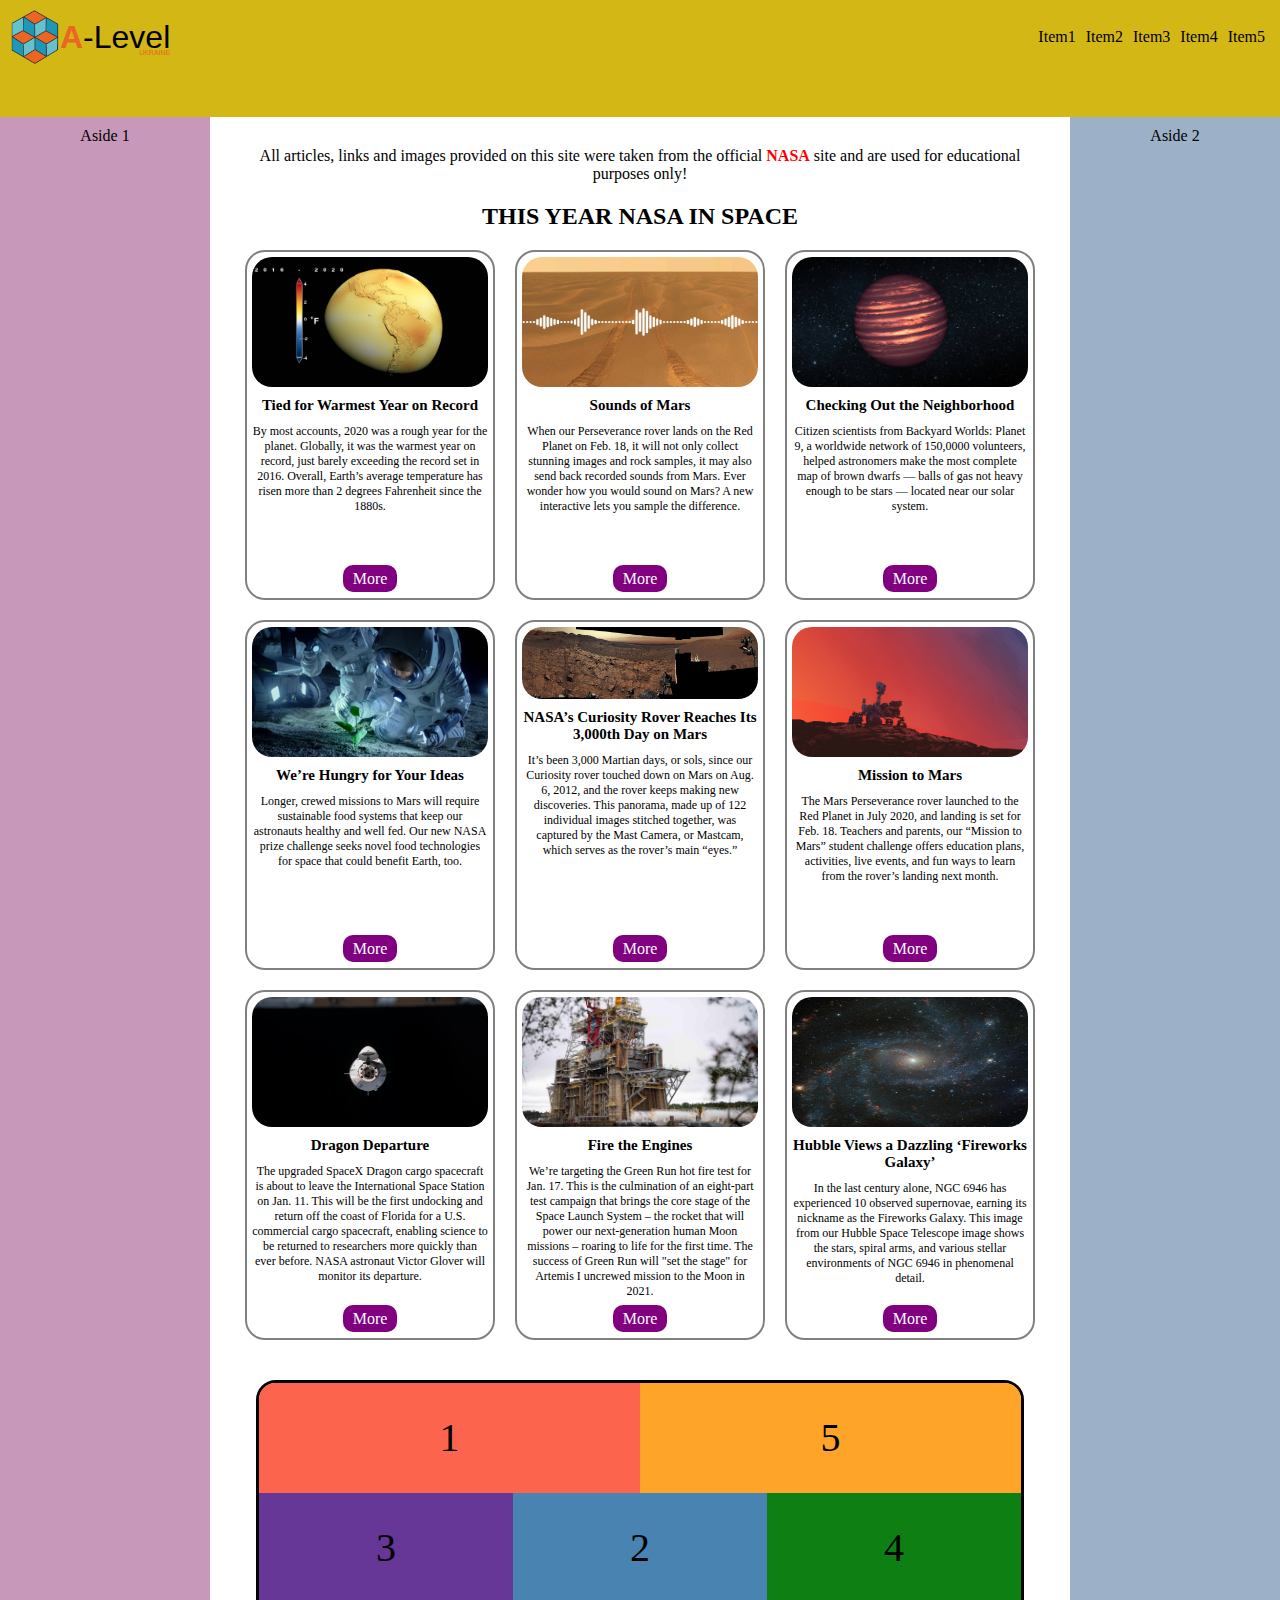
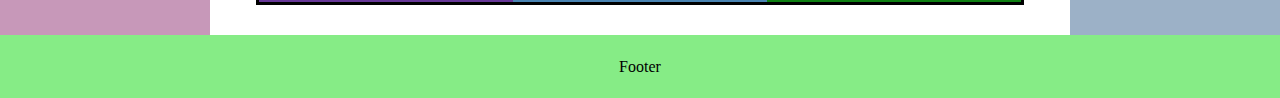
==== Homework2/index22.html @ d3e965f8 "Add homework 3 and sorting by folder" ====
<!DOCTYPE html>
<html lang="en">
<head>
	<meta charset="UTF-8">
	<link rel="stylesheet" text="text/css" href="css/style22.css">
	<link rel="icon" href="image/Alevel.png">
	<title>Homework 2/2</title>
</head>
<body>
	<div id="box-flex">
		<div id="head">
			<header>
				<div id="logo">
					<img src="image/Alevel.png" alt="Logo">
					<div>
						<h1><p>A</p>-Level</h1>
						<p>UKRAINE</p>
					</div>
				</div>
				<div class="link">
					<div class="head-link"><a href="#">Item1</a></div>
					<div class="head-link"><a href="#">Item2</a></div>
					<div class="head-link"><a href="#">Item3</a></div>
					<div class="head-link"><a href="#">Item4</a></div>
					<div class="head-link"><a href="#">Item5</a></div>
				</div>
			</header>
		</div>
		<div id="content-box">
			<div class="navigation">
				<nav>
					Aside 1
				</nav>
			</div>
			<div id="content">
				<p>All articles, links and images provided on this site were taken from the official <a href="https://mars.nasa.gov/">NASA</a> site and are used for educational purposes only!</p>

				<h2>THIS YEAR NASA IN SPACE</h2>

				<div id="article-list">
					<article>
						<img src="image/space/OurWarmingWorld.png" alt="IMG Space">
						<h3>Tied for Warmest Year on Record</h3>
						<p>By most accounts, 2020 was a rough year for the planet. Globally, it was the warmest year on record, just barely exceeding the record set in 2016. Overall, Earth’s average temperature has risen more than 2 degrees Fahrenheit since the 1880s. </p>
						<div>
							<a href="http://r20.rs6.net/tn.jsp?f=[base64]&c=D4VeIWZpUPZkMWUN7JTC3aB7Wvi3e02Hg2GA1cNzPivo8ojs5tPIXg==&ch=Qheu3npdWYfa-wbpGvtIGGhNp4VL53H4jqG9ks9wl9KnyRsAKxXSbw==" target="blank">
								More
							</a>
						</div>
					</article>
					<article>
						<img src="image/space/SoundsOfMars.jpg" alt="IMG Space">
						<h3>Sounds of Mars</h3>
						<p>When our Perseverance rover lands on the Red Planet on Feb. 18, it will not only collect stunning images and rock samples, it may also send back recorded sounds from Mars. Ever wonder how you would sound on Mars? A new interactive lets you sample the difference. </p>
						<div>
							<a href="http://r20.rs6.net/tn.jsp?f=001qWz8hR0xCNyJ5Xd2GHx_iXbs94A3-DMt_VpUUM9vbMLwqixEHG7AeLjZmz5pmg9gMulhCNz93ngbVpoGgylqxKhoX2QeqcgT7vEm5Js9hQfxSOQo2xaVshpDLPJds1Eiv08eQDPfK3z6frMEySZ4fPATLtX7Co4OWqXKiaAp_EI4sfwJETAhClXBVh885cmn&c=D4VeIWZpUPZkMWUN7JTC3aB7Wvi3e02Hg2GA1cNzPivo8ojs5tPIXg==&ch=Qheu3npdWYfa-wbpGvtIGGhNp4VL53H4jqG9ks9wl9KnyRsAKxXSbw==" target="blank">
								More
							</a>
						</div>
					</article>
					<article>
						<img src="image/space/Neighborhood.jpg" alt="IMG Space">
						<h3>Checking Out the Neighborhood</h3>
						<p>Citizen scientists from Backyard Worlds: Planet 9, a worldwide network of 150,0000 volunteers, helped astronomers make the most complete map of brown dwarfs — balls of gas not heavy enough to be stars — located near our solar system.</p>
						<div>
							<a href="http://r20.rs6.net/tn.jsp?f=[base64]&c=D4VeIWZpUPZkMWUN7JTC3aB7Wvi3e02Hg2GA1cNzPivo8ojs5tPIXg==&ch=Qheu3npdWYfa-wbpGvtIGGhNp4VL53H4jqG9ks9wl9KnyRsAKxXSbw==" target="blank">
								More
							</a>
						</div>
					</article>
					<article>
						<img src="image/space/HowYouCanCompete.jpg" alt="IMG Space">
						<h3>We’re Hungry for Your Ideas</h3>
						<p>Longer, crewed missions to Mars will require sustainable food systems that keep our astronauts healthy and well fed. Our new NASA prize challenge seeks novel food technologies for space that could benefit Earth, too. </p>
						<div>
							<a href="http://r20.rs6.net/tn.jsp?f=[base64]&c=D4VeIWZpUPZkMWUN7JTC3aB7Wvi3e02Hg2GA1cNzPivo8ojs5tPIXg==&ch=Qheu3npdWYfa-wbpGvtIGGhNp4VL53H4jqG9ks9wl9KnyRsAKxXSbw==" target="blank">
								More
							</a>
						</div>
					</article>
					<article>
						<img src="image/space/CuriosityMars.jpg" alt="IMG Space">
						<h3>NASA’s Curiosity Rover Reaches Its 3,000th Day on Mars</h3>
						<p>It’s been 3,000 Martian days, or sols, since our Curiosity rover touched down on Mars on Aug. 6, 2012, and the rover keeps making new discoveries. This panorama, made up of 122 individual images stitched together, was captured by the Mast Camera, or Mastcam, which serves as the rover’s main “eyes.” </p>
						<div>
							<a href="http://r20.rs6.net/tn.jsp?f=[base64]&c=D4VeIWZpUPZkMWUN7JTC3aB7Wvi3e02Hg2GA1cNzPivo8ojs5tPIXg==&ch=Qheu3npdWYfa-wbpGvtIGGhNp4VL53H4jqG9ks9wl9KnyRsAKxXSbw==" target="blank">
								More
							</a>
						</div>
					</article>
					<article>
						<img src="image/space/MissionToMars.png" alt="IMG Space">
						<h3>Mission to Mars</h3>
						<p>The Mars Perseverance rover launched to the Red Planet in July 2020, and landing is set for Feb. 18. Teachers and parents, our “Mission to Mars” student challenge offers education plans, activities, live events, and fun ways to learn from the rover’s landing next month.</p>
						<div>
							<a href="http://r20.rs6.net/tn.jsp?f=[base64]&c=3wwK1lnL0C5XCDF370XYockdOUvjo5oy4OTYfzlA_CiMvBBYJLLJLQ==&ch=jXaCs8kJKdbMw_9W_dNq2tCyLGP1cp75mf2_-KpfN3EFS9LGJqUM5Q==" target="blank">
								More
							</a>
						</div>
					</article>
					<article>
						<img src="image/space/DragonDeparture.jpg" alt="IMG Space">
						<h3>Dragon Departure</h3>
						<p>The upgraded SpaceX Dragon cargo spacecraft is about to leave the International Space Station on Jan. 11. This will be the first undocking and return off the coast of Florida for a U.S. commercial cargo spacecraft, enabling science to be returned to researchers more quickly than ever before. NASA astronaut Victor Glover will monitor its departure.</p>
						<div>
							<a href="http://r20.rs6.net/tn.jsp?f=001KgQK3kFnyEE04ub17qOjpw6g8-nPMem-VYWX31Al78X305-4hb8hZhFda3M8FNd3qxHwLt6iMuBzyUr3SEsIcsysAuc1dtNTlrEzO59a4K6zi56jQXh56xwzeHuxaC3LUHt9dgtGfHQPofDhgbBC25xILeO0uqT4abRK2CZKsD2XoAlE8XOl6N-bMhls7Fkr&c=3wwK1lnL0C5XCDF370XYockdOUvjo5oy4OTYfzlA_CiMvBBYJLLJLQ==&ch=jXaCs8kJKdbMw_9W_dNq2tCyLGP1cp75mf2_-KpfN3EFS9LGJqUM5Q==" target="blank">
								More
							</a>
						</div>
					</article>
					<article>
						<img src="image/space/FireTheEngines.jpg" alt="IMG Space">
						<h3>Fire the Engines</h3>
						<p>We’re targeting the Green Run hot fire test for Jan. 17. This is the culmination of an eight-part test campaign that brings the core stage of the Space Launch System – the rocket that will power our next-generation human Moon missions – roaring to life for the first time. The success of Green Run will "set the stage" for Artemis I uncrewed mission to the Moon in 2021.</p>
						<div>
							<a href="http://r20.rs6.net/tn.jsp?f=001KgQK3kFnyEE04ub17qOjpw6g8-nPMem-VYWX31Al78X305-4hb8hZum9yK5c3uASwJRoMmM9ibmS4VUx5dSEb1TiAn1japRBX2DcL0lxsEsOeOH1U8w1hBo7gNRqbt4uSiz2dtfb6O9vfcjhBeCwYk5Suwfi4mpK&c=3wwK1lnL0C5XCDF370XYockdOUvjo5oy4OTYfzlA_CiMvBBYJLLJLQ==&ch=jXaCs8kJKdbMw_9W_dNq2tCyLGP1cp75mf2_-KpfN3EFS9LGJqUM5Q==" target="blank">
								More
							</a>
						</div>
					</article>
					<article>
						<img src="image/space/HubbleViewsADazzling.jpg" alt="IMG Space">
						<h3>Hubble Views a Dazzling ‘Fireworks Galaxy’</h3>
						<p>In the last century alone, NGC 6946 has experienced 10 observed supernovae, earning its nickname as the Fireworks Galaxy. This image from our Hubble Space Telescope image shows the stars, spiral arms, and various stellar environments of NGC 6946 in phenomenal detail. </p>
						<div>
							<a href="http://r20.rs6.net/tn.jsp?f=[base64]&c=3wwK1lnL0C5XCDF370XYockdOUvjo5oy4OTYfzlA_CiMvBBYJLLJLQ==&ch=jXaCs8kJKdbMw_9W_dNq2tCyLGP1cp75mf2_-KpfN3EFS9LGJqUM5Q==" target="blank">
								More
							</a>
						</div>
					</article>

					<!--  -->

					<div class="holder">
					  <div class="item">1</div>
					  <div class="item">2</div>
					  <div class="item">3</div>
					  <div class="item">4</div>
					  <div class="item">5</div>
					</div>

					<!--  -->

				</div>
			</div>
			<div class="navigation">
				<nav>
					Aside 2
				</nav>
			</div>
		</div>
		<div id="foot">
			<footer>
				Footer
			</footer>
		</div>
	</div>
</body>
</html>
---- Homework2/css/style22.css ----
*{
	margin: 0;
	padding: 0;
	box-sizing: border-box;
}


#box-flex{
	display: flex;
	flex-direction: column;

	min-height: 100vh;
	width: 100%;
}



#head{
	background: rgb(211, 183, 20);
	width: 100%;
	height: 13vh;
	padding: 10px;
}
#head header{
	display: flex;
	flex-direction: row;
	justify-content: space-between;
	align-items: center;
}
#head header .link{
	display: flex;
	flex-direction: row;
}
#head header .link div a{
	padding: 5px;
	color: black;
	text-decoration: none; 
}
#logo{
	width: 200px;
	font-family: sans-serif;
	display: flex;
	flex-direction: row;
}
#logo > div{
	display: flex;
	flex-direction: column;
	align-items: flex-end;
	justify-content: center;
}
#logo div > p{
	color: rgb(234, 102, 34);
	text-align: right;
	font-size: 7px;

	position: absolute;
	margin-top: 30px;

}
#logo img{
	width: 50px;
}
#logo h1{
	display: flex;
	flex-direction: row;
	align-items: center;
	font-weight: normal;
}
#logo h1 > p{
	color: rgb(234, 102, 34);
	font-weight: bold;
}




#content-box{
	display: flex;
	flex-direction: row;
	min-height: 100%;
	align-content: stretch;
}
#content{
	display: flex;
	flex-direction: column;
	align-items: center;
}
#content p:first-child{
	padding: 30px;
	padding-bottom: 20px;
	font-family: Georgia ,serif;
	text-align: center;
}
#content p:first-child a{
	text-decoration: none;
	color: red;
	font-weight: bold;
}
#content > h2{
	margin-bottom: 10px;
}
#article-list{
	display: flex;
	flex-wrap: wrap;
	flex-direction: row;
	align-content: flex-start;
	justify-content: center;
}
#article-list article{
	width: 250px;
	height: 350px;
	display: flex;
	flex-direction: column;
	
	border: 2px solid grey;
	border-radius: 20px;
	margin: 10px;
	padding: 5px;
}
#article-list article img{
	border-radius: 20px;
	margin-bottom: 10px;
	height: 130px;
}
#article-list article h3{
	font-size: 15px;
	text-align: center;
	margin-bottom: 10px
}
#article-list article p{
	font-size: 12px;
	text-align: center;
	height: 100%;
}
#article-list article div{
	text-align: center;
	margin-bottom: 5px;
}
#article-list article div a{
	width: 30%;
	text-decoration: none;
	background: purple;
	color: white;
	padding: 5px;
	padding-right: 10px;
	padding-left: 10px;
	border-radius: 10px;
}




#content-box .navigation{
	min-width: 210px;
	padding: 10px;

	display: flex;
	justify-content: center;
}
#content-box div.navigation:first-child {
	background: rgb(199, 152, 185);
}
#content-box div.navigation:last-child{
	background: rgb(156, 177, 199);
}




#foot{
	background: rgb(134, 236, 134);
	width: 100%;
	height: 7vh;

	display: flex;
	justify-content: center;
	align-items: center;
}




/**/
/**/
/**/

.holder{
	display: flex;
	flex-wrap: wrap;
	flex-direction: row;

	width: 60vw;
	height: 25vh;
	border: 3px solid black;
	border-radius: 20px 20px 0 0;
	margin: 30px;
}
.holder div:nth-child(1){
	background: rgb(253, 100, 77);
	order: 1;
	width: 50%;
	border-top-left-radius: 16px;
	flex-grow: 3;
}
.holder div:nth-child(2){
	background: rgb(73, 131, 178);
	order: 4;
	flex-grow: 2;
}
.holder div:nth-child(3){
	background: rgb(102, 55, 151);
	order: 3;
	flex-grow: 2;
}
.holder div:nth-child(4){
	background: rgb(14, 127, 18);
	order: 5;
	flex-grow: 2;
}
.holder div:nth-child(5){
	background: rgb(253, 164, 41);
	order: 2;
	width: 50%;
	flex-grow: 3;
	border-top-right-radius: 16px;
}

.item{
	height: 50%;
	padding: 20px;
	display: flex;
	align-items: center;
	justify-content: center;

	font-size: 40px;
	text-align: center;
}
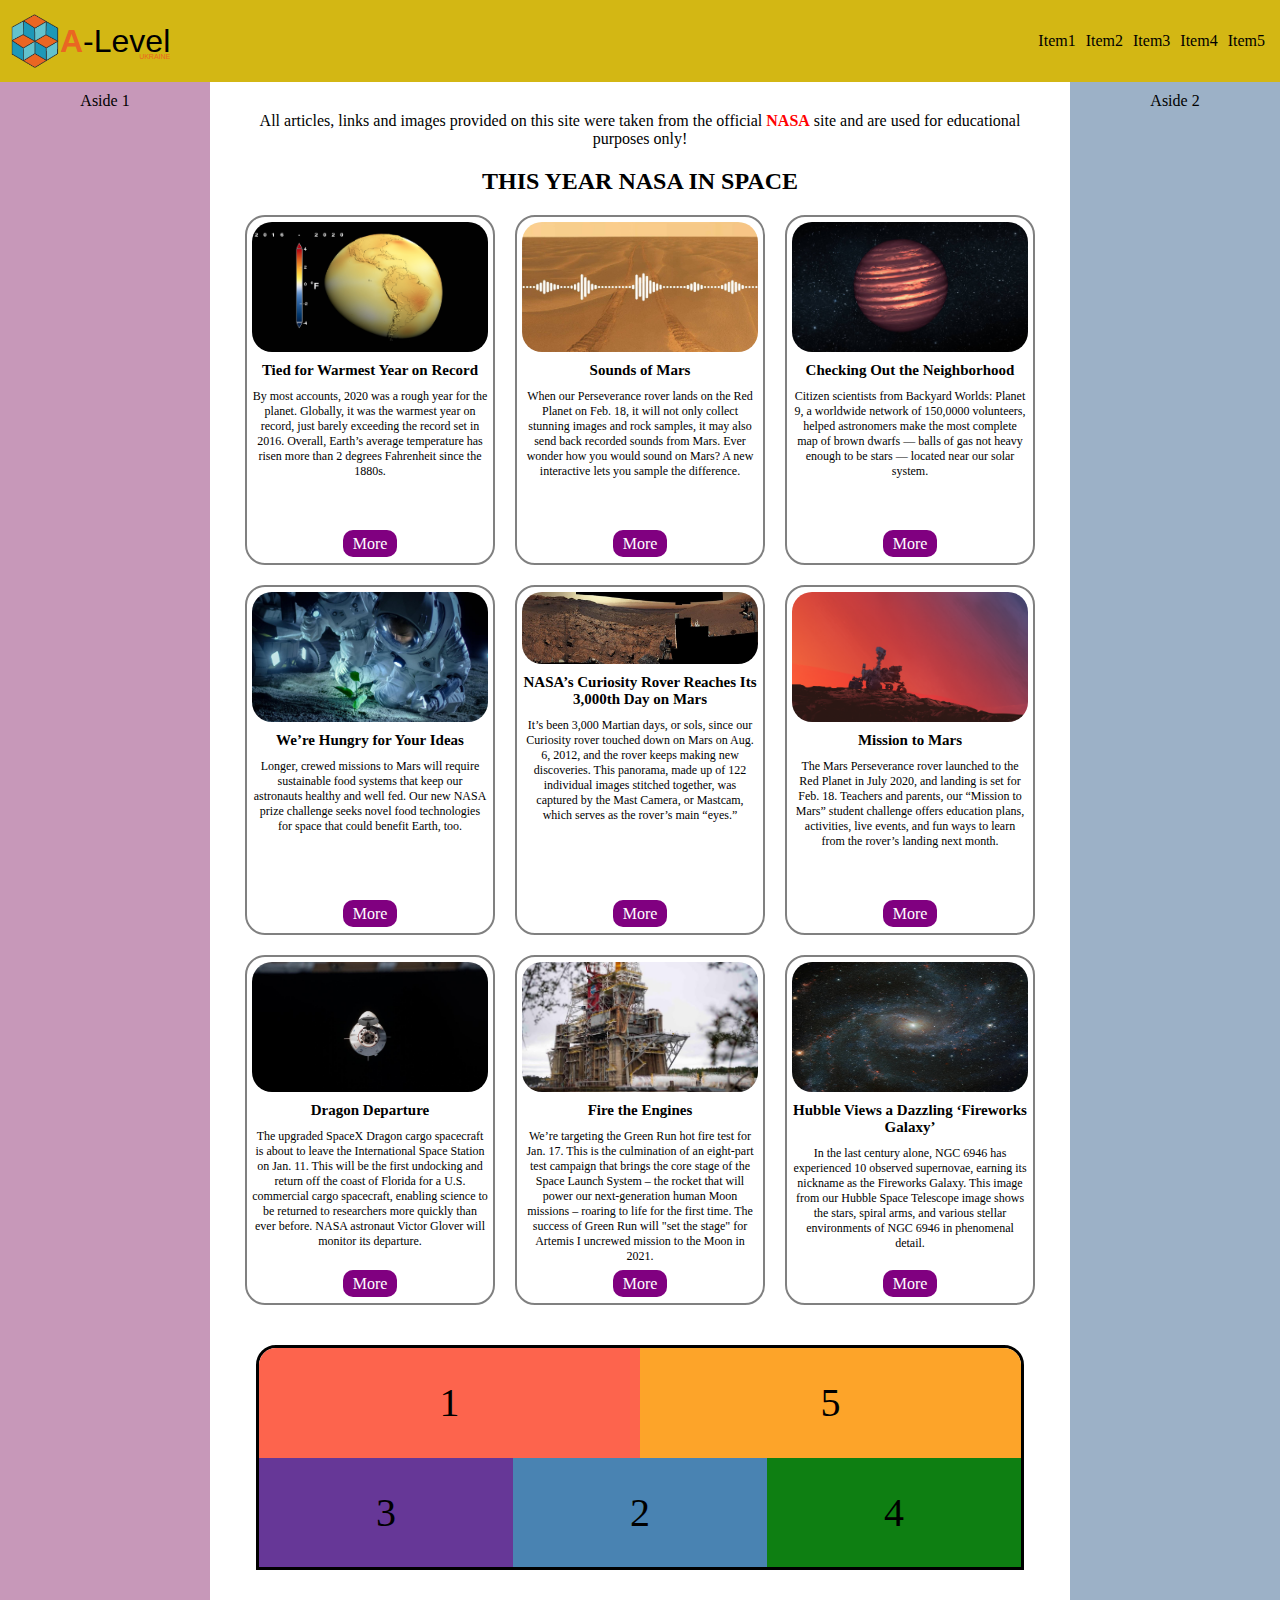
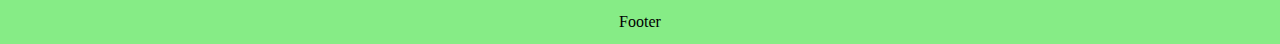
==== commit b7bb27aa: "Add homework4 and fixed homework2" ====
--- a/Homework2/index22.html
+++ b/Homework2/index22.html
@@ -2,36 +2,32 @@
 <html lang="en">
 <head>
 	<meta charset="UTF-8">
-	<link rel="stylesheet" text="text/css" href="css/style22.css">
+	<link rel="stylesheet" text="text/css" href="css/test_style.css">
 	<link rel="icon" href="image/Alevel.png">
 	<title>Homework 2/2</title>
 </head>
 <body>
 	<div id="box-flex">
-		<div id="head">
-			<header>
-				<div id="logo">
-					<img src="image/Alevel.png" alt="Logo">
-					<div>
-						<h1><p>A</p>-Level</h1>
-						<p>UKRAINE</p>
-					</div>
+		<header>
+			<div id="logo">
+				<img src="image/Alevel.png" alt="Logo">
+				<div>
+					<h1><p>A</p>-Level</h1>
+					<p>UKRAINE</p>
 				</div>
-				<div class="link">
-					<div class="head-link"><a href="#">Item1</a></div>
-					<div class="head-link"><a href="#">Item2</a></div>
-					<div class="head-link"><a href="#">Item3</a></div>
-					<div class="head-link"><a href="#">Item4</a></div>
-					<div class="head-link"><a href="#">Item5</a></div>
-				</div>
-			</header>
-		</div>
+			</div>
+			<nav>
+				<div class="head-link"><a href="#">Item1</a></div>
+				<div class="head-link"><a href="#">Item2</a></div>
+				<div class="head-link"><a href="#">Item3</a></div>
+				<div class="head-link"><a href="#">Item4</a></div>
+				<div class="head-link"><a href="#">Item5</a></div>
+			</nav>
+		</header>
 		<div id="content-box">
-			<div class="navigation">
-				<nav>
-					Aside 1
-				</nav>
-			</div>
+			<aside>
+				Aside 1
+			</aside>
 			<div id="content">
 				<p>All articles, links and images provided on this site were taken from the official <a href="https://mars.nasa.gov/">NASA</a> site and are used for educational purposes only!</p>
 
@@ -140,20 +136,15 @@
 					</div>
 
 					<!--  -->
-
 				</div>
 			</div>
-			<div class="navigation">
-				<nav>
-					Aside 2
-				</nav>
-			</div>
+			<aside>
+				Aside 2
+			</aside>
 		</div>
-		<div id="foot">
-			<footer>
-				Footer
-			</footer>
-		</div>
+		<footer>
+			Footer
+		</footer>
 	</div>
 </body>
 </html>--- a/Homework2/css/test_style.css
+++ b/Homework2/css/test_style.css
@@ -0,0 +1,236 @@
+*{
+	margin: 0;
+	padding: 0;
+	box-sizing: border-box;
+}
+
+
+#box-flex{
+	display: flex;
+	flex-direction: column;
+
+	min-height: 100vh;
+	width: 100%;
+}
+
+
+	
+header{
+	background: rgb(211, 183, 20);
+	width: 100%;
+	height: 82px;
+	padding: 10px;
+
+	display: flex;
+	flex-direction: row;
+	justify-content: space-between;
+	align-items: center;
+}
+header nav{
+	display: flex;
+	flex-direction: row;
+}
+div.head-link a{
+	padding: 5px;
+	color: black;
+	text-decoration: none; 
+}
+#logo{
+	width: 200px;
+	font-family: sans-serif;
+	display: flex;
+	flex-direction: row;
+}
+#logo > div{
+	display: flex;
+	flex-direction: column;
+	align-items: flex-end;
+	justify-content: center;
+}
+#logo div > p{
+	color: rgb(234, 102, 34);
+	text-align: right;
+	font-size: 7px;
+
+	position: absolute;
+	margin-top: 30px;
+
+}
+#logo img{
+	width: 50px;
+}
+#logo h1{
+	display: flex;
+	flex-direction: row;
+	align-items: center;
+	font-weight: normal;
+}
+#logo h1 > p{
+	color: rgb(234, 102, 34);
+	font-weight: bold;
+}
+
+
+
+
+#content-box{
+	display: flex;
+	flex-direction: row;
+	min-height: 100%;
+	align-content: stretch;
+}
+#content{
+	display: flex;
+	flex-direction: column;
+	align-items: center;
+}
+#content p:first-child{
+	padding: 30px;
+	padding-bottom: 20px;
+	font-family: Georgia ,serif;
+	text-align: center;
+}
+#content p:first-child a{
+	text-decoration: none;
+	color: red;
+	font-weight: bold;
+}
+#content > h2{
+	margin-bottom: 10px;
+}
+#article-list{
+	display: flex;
+	flex-wrap: wrap;
+	flex-direction: row;
+	align-content: flex-start;
+	justify-content: center;
+}
+#article-list article{
+	width: 250px;
+	height: 350px;
+	display: flex;
+	flex-direction: column;
+	
+	border: 2px solid grey;
+	border-radius: 20px;
+	margin: 10px;
+	padding: 5px;
+}
+#article-list article img{
+	border-radius: 20px;
+	margin-bottom: 10px;
+	height: 130px;
+}
+#article-list article h3{
+	font-size: 15px;
+	text-align: center;
+	margin-bottom: 10px
+}
+#article-list article p{
+	font-size: 12px;
+	text-align: center;
+	height: 100%;
+}
+#article-list article div{
+	text-align: center;
+	margin-bottom: 5px;
+}
+#article-list article div a{
+	width: 30%;
+	text-decoration: none;
+	background: purple;
+	color: white;
+	padding: 5px;
+	padding-right: 10px;
+	padding-left: 10px;
+	border-radius: 10px;
+}
+
+
+
+
+#content-box aside{
+	min-width: 210px;
+	padding: 10px;
+
+	display: flex;
+	justify-content: center;
+}
+#content-box aside:first-child {
+	background: rgb(199, 152, 185);
+}
+#content-box aside:last-child{
+	background: rgb(156, 177, 199);
+}
+
+
+
+
+footer{
+	background: rgb(134, 236, 134);
+	width: 100%;
+	height: 44px;
+
+	display: flex;
+	justify-content: center;
+	align-items: center;
+}
+
+
+
+
+/**/
+/**/
+/**/
+
+.holder{
+	display: flex;
+	flex-wrap: wrap;
+	flex-direction: row;
+
+	width: 60vw;
+	height: 25vh;
+	border: 3px solid black;
+	border-radius: 20px 20px 0 0;
+	margin: 30px;
+
+	overflow: hidden;
+}
+.holder div:nth-child(1){
+	background: rgb(253, 100, 77);
+	order: 1;
+	width: 50%;
+	flex-grow: 3;
+}
+.holder div:nth-child(2){
+	background: rgb(73, 131, 178);
+	order: 4;
+	flex-grow: 2;
+}
+.holder div:nth-child(3){
+	background: rgb(102, 55, 151);
+	order: 3;
+	flex-grow: 2;
+}
+.holder div:nth-child(4){
+	background: rgb(14, 127, 18);
+	order: 5;
+	flex-grow: 2;
+}
+.holder div:nth-child(5){
+	background: rgb(253, 164, 41);
+	order: 2;
+	width: 50%;
+	flex-grow: 3;
+}
+
+.item{
+	height: 50%;
+	padding: 20px;
+	display: flex;
+	align-items: center;
+	justify-content: center;
+
+	font-size: 40px;
+	text-align: center;
+}
